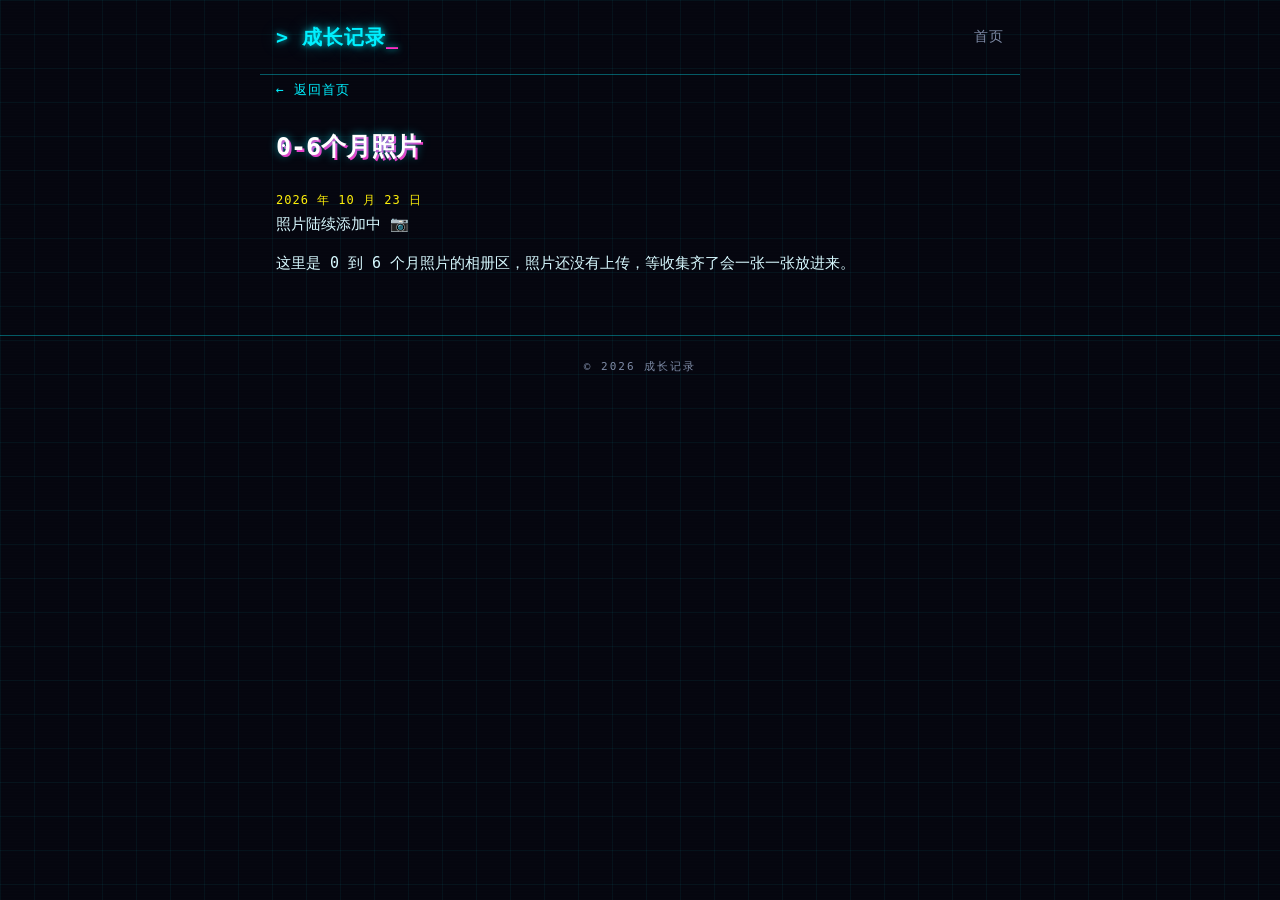
==== posts/photos-0-6-months.html @ 8f09eea2 "Add photos-0-6-months.html Created a new HTML page for 0-6 months photo album." ====
<!DOCTYPE html>
<html lang="zh-CN">
<head>
<meta charset="UTF-8">
<meta name="viewport" content="width=device-width, initial-scale=1.0">
<title>0-6个月照片 · 成长记录</title>
<link rel="stylesheet" href="../style.css">
</head>
<body>
<div class="scanlines"></div>
<header class="site-header">
<a class="logo" href="../index.html">&gt; 成长记录<span class="cursor">_</span></a>
<nav><a href="../index.html">首页</a></nav>
</header>
<main>
<a class="back" href="../index.html">← 返回首页</a>
<article class="post">
<h1>0-6个月照片</h1>
<time datetime="2026-10-23">2026 年 10 月 23 日</time>
<p>照片陆续添加中 📷</p>
<p>这里是 0 到 6 个月照片的相册区，照片还没有上传，等收集齐了会一张一张放进来。</p>
</article>
</main>
<footer><p>© 2026 成长记录</p></footer>
</body>
</html>
---- style.css ----
/* ===== 赛博风 · Cyberpunk ===== */
:root {
  --bg: #05060f;
  --bg-grid: rgba(0, 240, 255, .05);
  --text: #d7f9ff;
  --muted: #7d8aa5;
  --card: rgba(10, 14, 34, .85);
  --border: rgba(0, 240, 255, .35);
  --neon: #00f0ff;      /* 青蓝霓虹 */
  --neon2: #ff2ec4;     /* 品红霓虹 */
  --accent: #fcee0a;    /* 赛博黄 */
  --glow: 0 0 6px rgba(0,240,255,.8), 0 0 18px rgba(0,240,255,.35);
}
body.light {
  --bg: #e8ecf8;
  --bg-grid: rgba(255, 46, 196, .06);
  --text: #12142b;
  --muted: #5a6480;
  --card: rgba(255, 255, 255, .9);
  --border: rgba(255, 46, 196, .4);
  --glow: 0 0 6px rgba(255,46,196,.45);
}
* { box-sizing: border-box; margin: 0; padding: 0; }
body {
  font-family: "JetBrains Mono", "SF Mono", Consolas, "PingFang SC", "Microsoft YaHei", "Noto Sans SC", monospace, sans-serif;
  background:
    linear-gradient(var(--bg-grid) 1px, transparent 1px),
    linear-gradient(90deg, var(--bg-grid) 1px, transparent 1px),
    var(--bg);
  background-size: 34px 34px, 34px 34px, auto;
  color: var(--text);
  line-height: 1.7;
  min-height: 100vh;
}
.scanlines {
  pointer-events: none; position: fixed; inset: 0; z-index: 50;
  background: repeating-linear-gradient(0deg, rgba(255,255,255,.025) 0 1px, transparent 1px 3px);
  mix-blend-mode: overlay;
}
a { color: inherit; text-decoration: none; }
.site-header {
  max-width: 760px; margin: 0 auto; padding: 20px 16px;
  display: flex; justify-content: space-between; align-items: center;
  border-bottom: 1px solid var(--border);
}
.logo {
  font-size: 20px; font-weight: 800; letter-spacing: 1px; color: var(--neon);
  text-shadow: var(--glow);
}
.logo .cursor { color: var(--neon2); animation: blink 1.1s steps(1) infinite; }
@keyframes blink { 50% { opacity: 0; } }
nav { display: flex; gap: 18px; align-items: center; }
nav a { color: var(--muted); font-size: 14px; text-transform: uppercase; letter-spacing: 1px; }
nav a.active, nav a:hover { color: var(--neon); text-shadow: var(--glow); }
#theme-toggle {
  background: transparent; border: 1px solid var(--border); color: var(--text);
  padding: 4px 10px; cursor: pointer; font-size: 14px;
  clip-path: polygon(8px 0, 100% 0, 100% calc(100% - 8px), calc(100% - 8px) 100%, 0 100%, 0 8px);
}
main { max-width: 760px; margin: 0 auto; padding: 0 16px 44px; position: relative; }
.hero { padding: 42px 0 38px; }
.hero-kicker { color: var(--neon2); font-size: 12px; letter-spacing: 3px; margin-bottom: 12px; }
.hero h1 {
  font-size: 46px; font-weight: 900; letter-spacing: 4px; color: #fff;
  text-shadow: 0 0 8px rgba(0,240,255,.9), 0 0 26px rgba(0,240,255,.5), 3px 3px 0 var(--neon2);
}
body.light .hero h1 { color: var(--text); text-shadow: 2px 2px 0 var(--neon), -2px -2px 0 rgba(255,46,196,.5); }
.hero-sub { color: var(--muted); font-size: 15px; margin-top: 12px; }
.section-title {
  font-size: 16px; margin: 30px 0 16px; color: var(--neon); letter-spacing: 2px;
  text-shadow: var(--glow);
}
.post-card {
  background: var(--card); border: 1px solid var(--border); padding: 18px 20px; margin-bottom: 14px;
  clip-path: polygon(0 0, calc(100% - 16px) 0, 100% 16px, 100% 100%, 16px 100%, 0 calc(100% - 16px));
  transition: box-shadow .2s, border-color .2s, transform .2s;
}
.post-card:hover {
  border-color: var(--neon); transform: translateX(4px);
  box-shadow: -4px 0 0 var(--neon2), 0 0 18px rgba(0,240,255,.25);
}
.post-card time { color: var(--accent); font-size: 12px; letter-spacing: 1px; }
.post-card h3 { font-size: 18px; margin: 6px 0; }
.post-card h3 a:hover { color: var(--neon); text-shadow: var(--glow); }
.post-card p { color: var(--muted); font-size: 14px; }
.tag {
  display: inline-block; margin-top: 10px; font-size: 11px; letter-spacing: 1px;
  color: var(--neon2); border: 1px solid var(--neon2); padding: 1px 10px;
  text-shadow: 0 0 6px rgba(255,46,196,.6);
}
.about p { color: var(--muted); font-size: 14px; margin-bottom: 8px; }
.about-note { font-size: 12px; opacity: .75; }
article.post { padding-top: 16px; }
article.post h1 { font-size: 25px; margin: 8px 0 16px; color: #fff; text-shadow: 0 0 10px rgba(0,240,255,.6), 2px 2px 0 var(--neon2); }
body.light article.post h1 { color: var(--text); }
article.post time { color: var(--accent); font-size: 12px; letter-spacing: 1px; }
article.post p { margin-bottom: 14px; font-size: 15px; }
.back { color: var(--neon); font-size: 13px; letter-spacing: 1px; }
footer {
  border-top: 1px solid var(--border); color: var(--muted);
  text-align: center; font-size: 11px; letter-spacing: 2px; padding: 22px 16px;
}
@media (max-width: 520px) { .hero h1 { font-size: 34px; } }
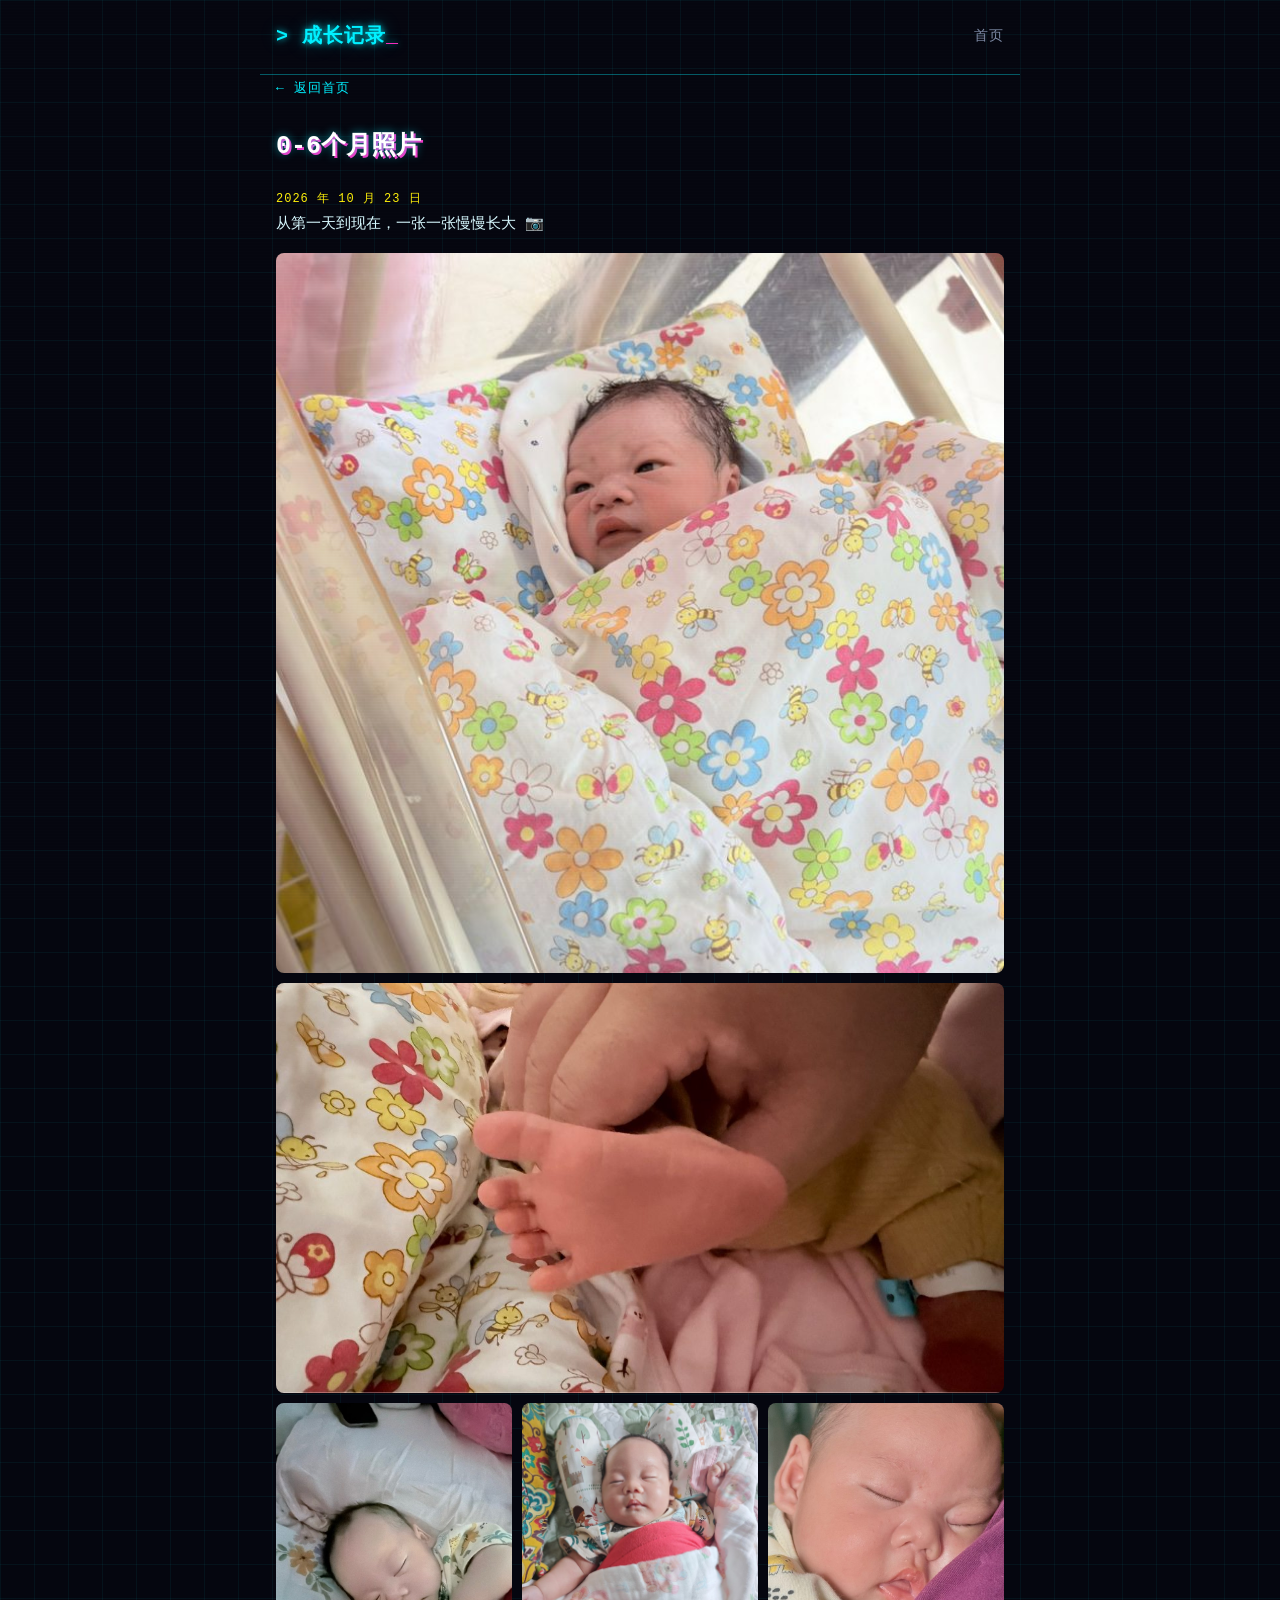
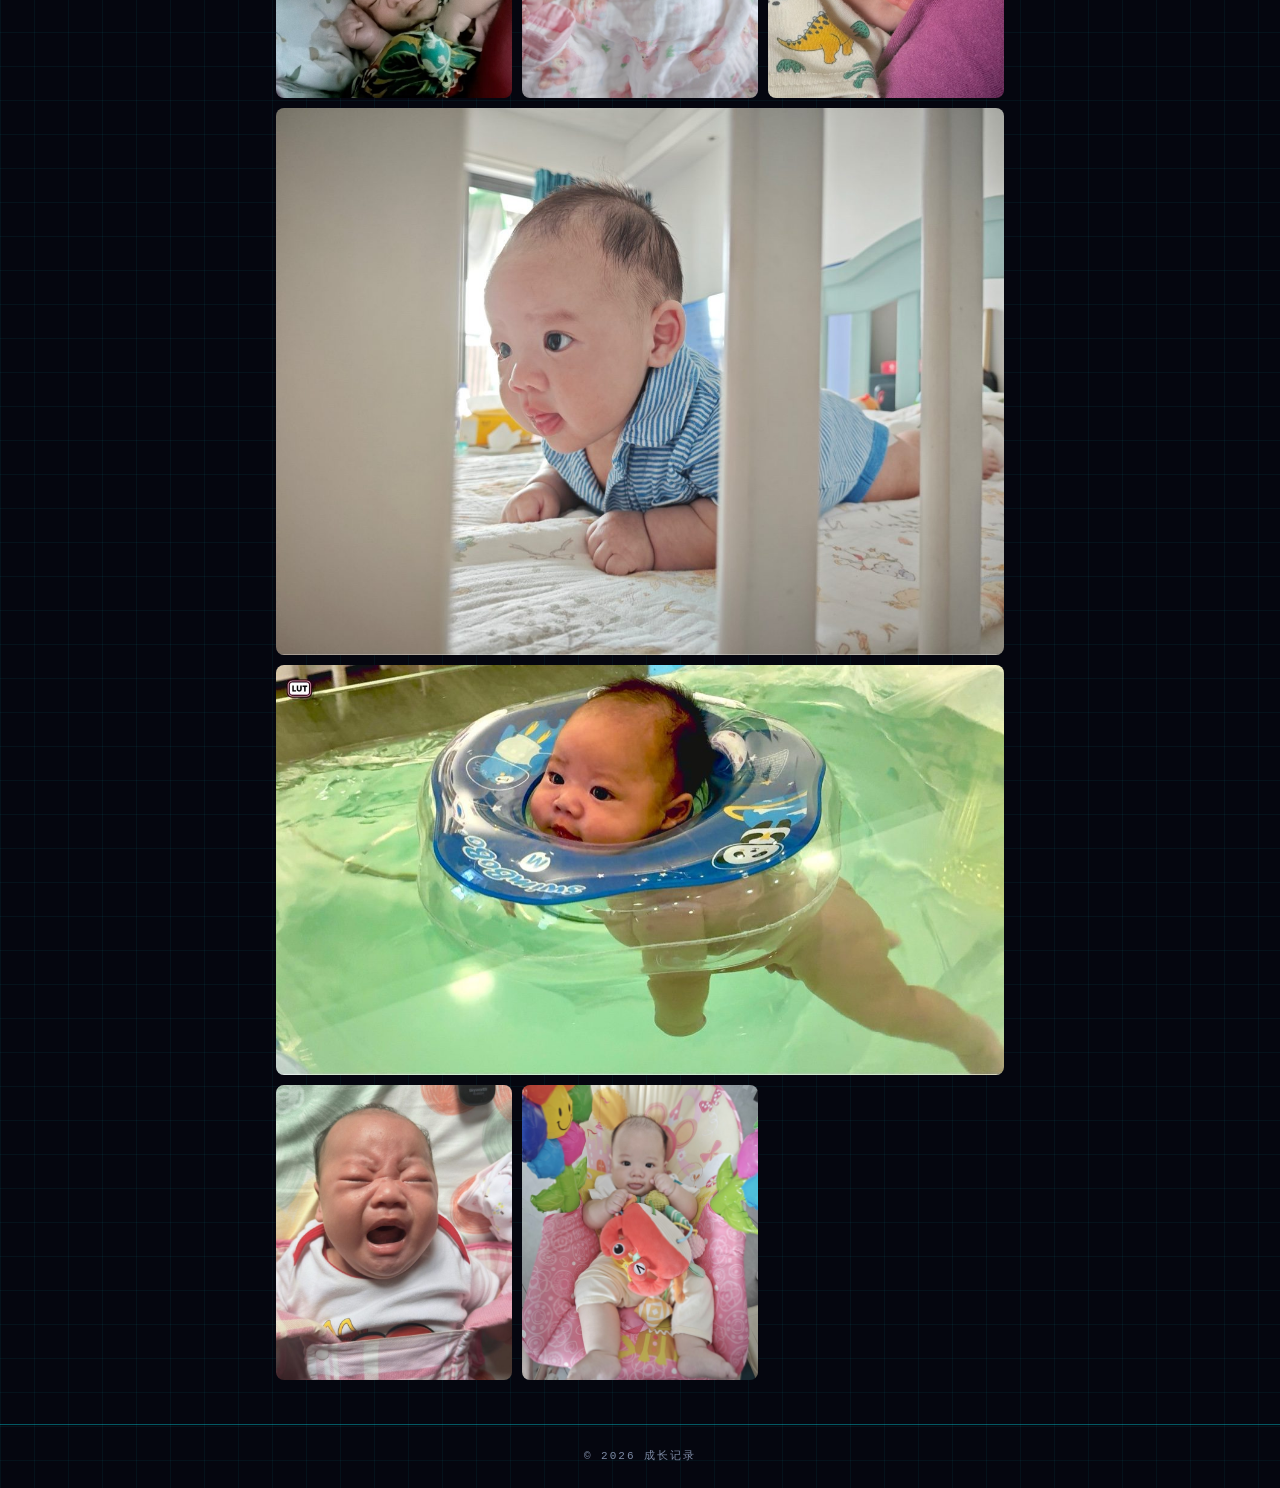
==== commit 2fbd30ab: "Update posts/photos-0-6-months.html: replace with new album page version" ====
--- a/posts/photos-0-6-months.html
+++ b/posts/photos-0-6-months.html
@@ -5,6 +5,15 @@
 <meta name="viewport" content="width=device-width, initial-scale=1.0">
 <title>0-6个月照片 · 成长记录</title>
 <link rel="stylesheet" href="../style.css">
+<style>
+.gallery { display: grid; grid-template-columns: repeat(2, 1fr); gap: 10px; margin-top: 16px; }
+.gallery figure { margin: 0; }
+.gallery img { width: 100%; height: 100%; object-fit: cover; aspect-ratio: 4 / 5; border-radius: 8px; display: block; }
+.gallery img.wide { aspect-ratio: 16 / 10; }
+.gallery .full { grid-column: 1 / -1; }
+.gallery .full img { aspect-ratio: auto; max-height: 80vh; }
+@media (min-width: 768px) { .gallery { grid-template-columns: repeat(3, 1fr); } }
+</style>
 </head>
 <body>
 <div class="scanlines"></div>
@@ -17,8 +26,18 @@
 <article class="post">
 <h1>0-6个月照片</h1>
 <time datetime="2026-10-23">2026 年 10 月 23 日</time>
-<p>照片陆续添加中 📷</p>
-<p>这里是 0 到 6 个月照片的相册区，照片还没有上传，等收集齐了会一张一张放进来。</p>
+<p>从第一天到现在，一张一张慢慢长大 📷</p>
+<div class="gallery">
+<figure class="full"><a href="../images/photo-01.jpg"><img src="../images/photo-01.jpg" alt="出生第一天"></a></figure>
+<figure class="full"><a href="../images/photo-02.jpg"><img class="wide" src="../images/photo-02.jpg" alt="小脚丫"></a></figure>
+<figure><a href="../images/photo-03.jpg"><img src="../images/photo-03.jpg" alt="睡觉"></a></figure>
+<figure><a href="../images/photo-04.jpg"><img src="../images/photo-04.jpg" alt="睡觉"></a></figure>
+<figure><a href="../images/photo-05.jpg"><img src="../images/photo-05.jpg" alt="睡觉特写"></a></figure>
+<figure class="full"><a href="../images/photo-06.jpg"><img class="wide" src="../images/photo-06.jpg" alt="趴着抬头"></a></figure>
+<figure class="full"><a href="../images/photo-07.jpg"><img class="wide" src="../images/photo-07.jpg" alt="游泳"></a></figure>
+<figure><a href="../images/photo-08.jpg"><img src="../images/photo-08.jpg" alt="哭"></a></figure>
+<figure><a href="../images/photo-09.jpg"><img src="../images/photo-09.jpg" alt="玩玩具"></a></figure>
+</div>
 </article>
 </main>
 <footer><p>© 2026 成长记录</p></footer>
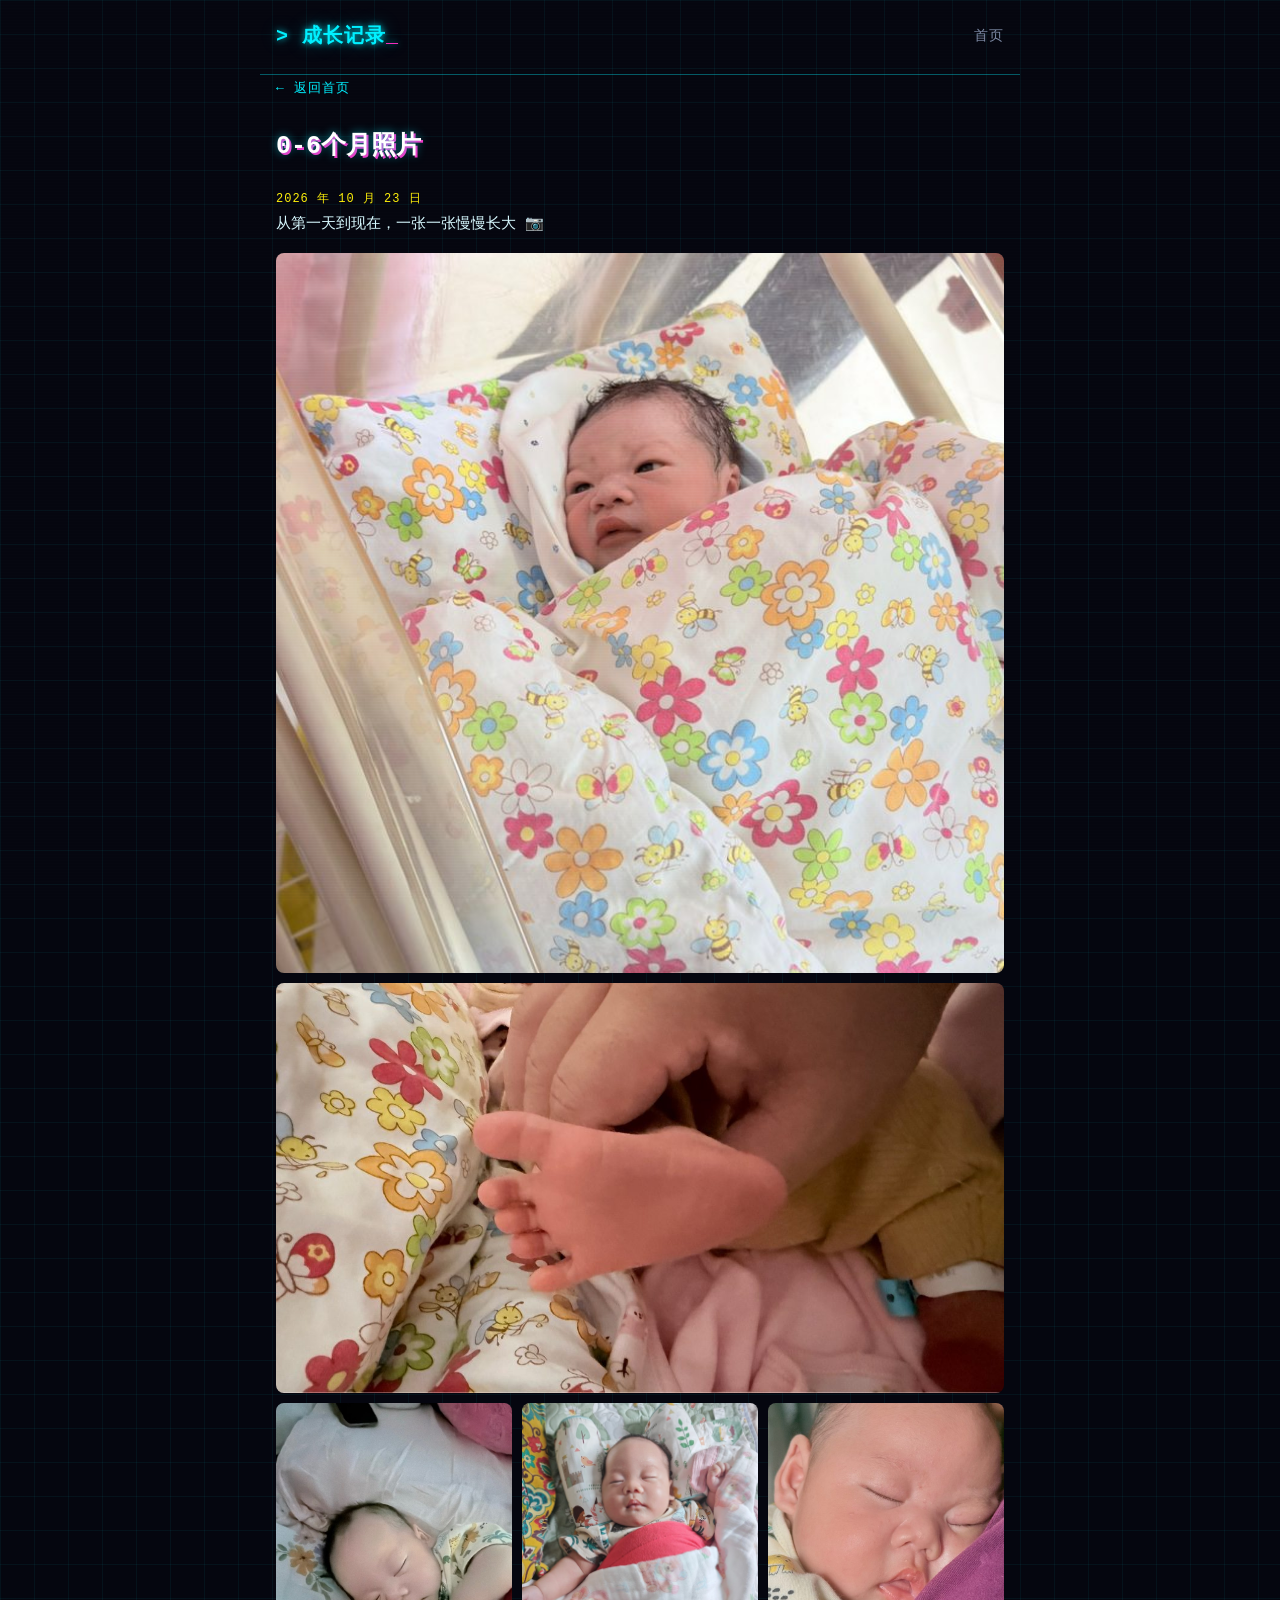
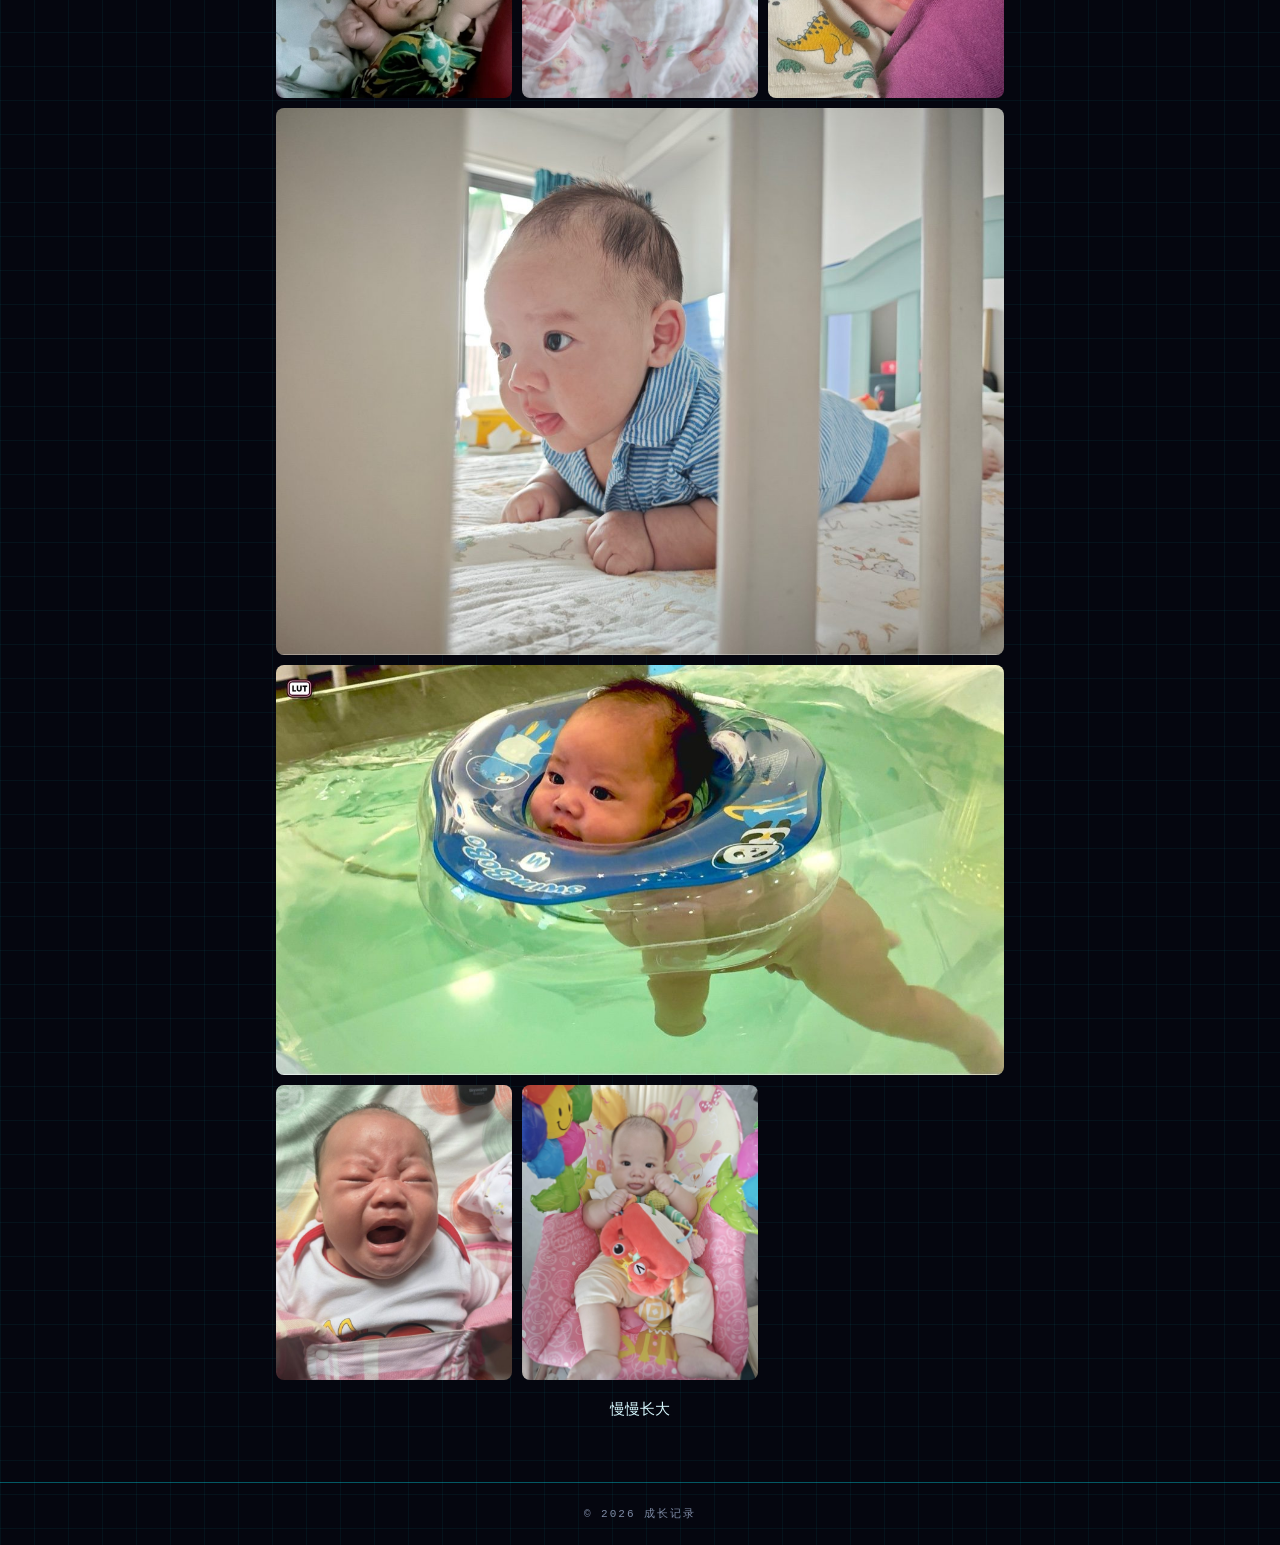
==== commit c6c634d2: "Add centered caption line after gallery in photos-0-6-months.html" ====
--- a/posts/photos-0-6-months.html
+++ b/posts/photos-0-6-months.html
@@ -38,6 +38,7 @@
 <figure><a href="../images/photo-08.jpg"><img src="../images/photo-08.jpg" alt="哭"></a></figure>
 <figure><a href="../images/photo-09.jpg"><img src="../images/photo-09.jpg" alt="玩玩具"></a></figure>
 </div>
+<p style="text-align:center;margin-top:18px;">慢慢长大</p>
 </article>
 </main>
 <footer><p>© 2026 成长记录</p></footer>
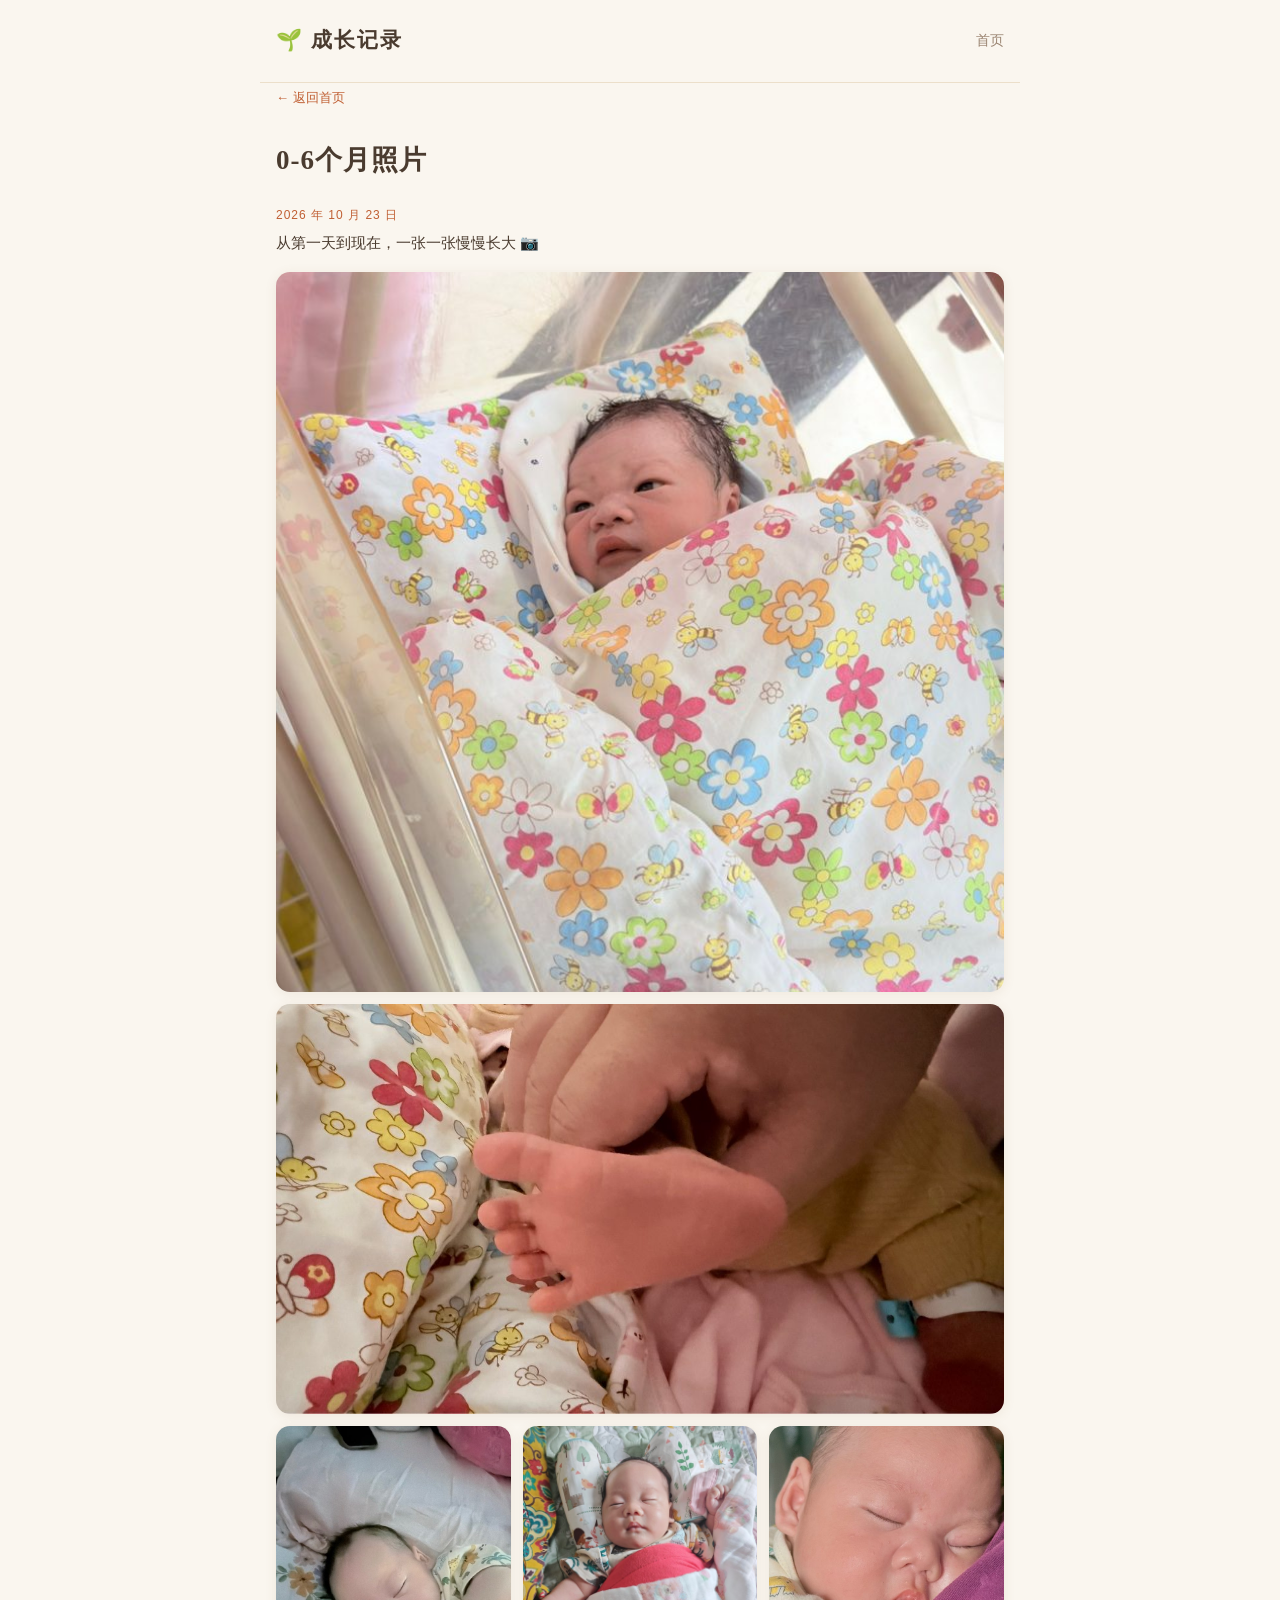
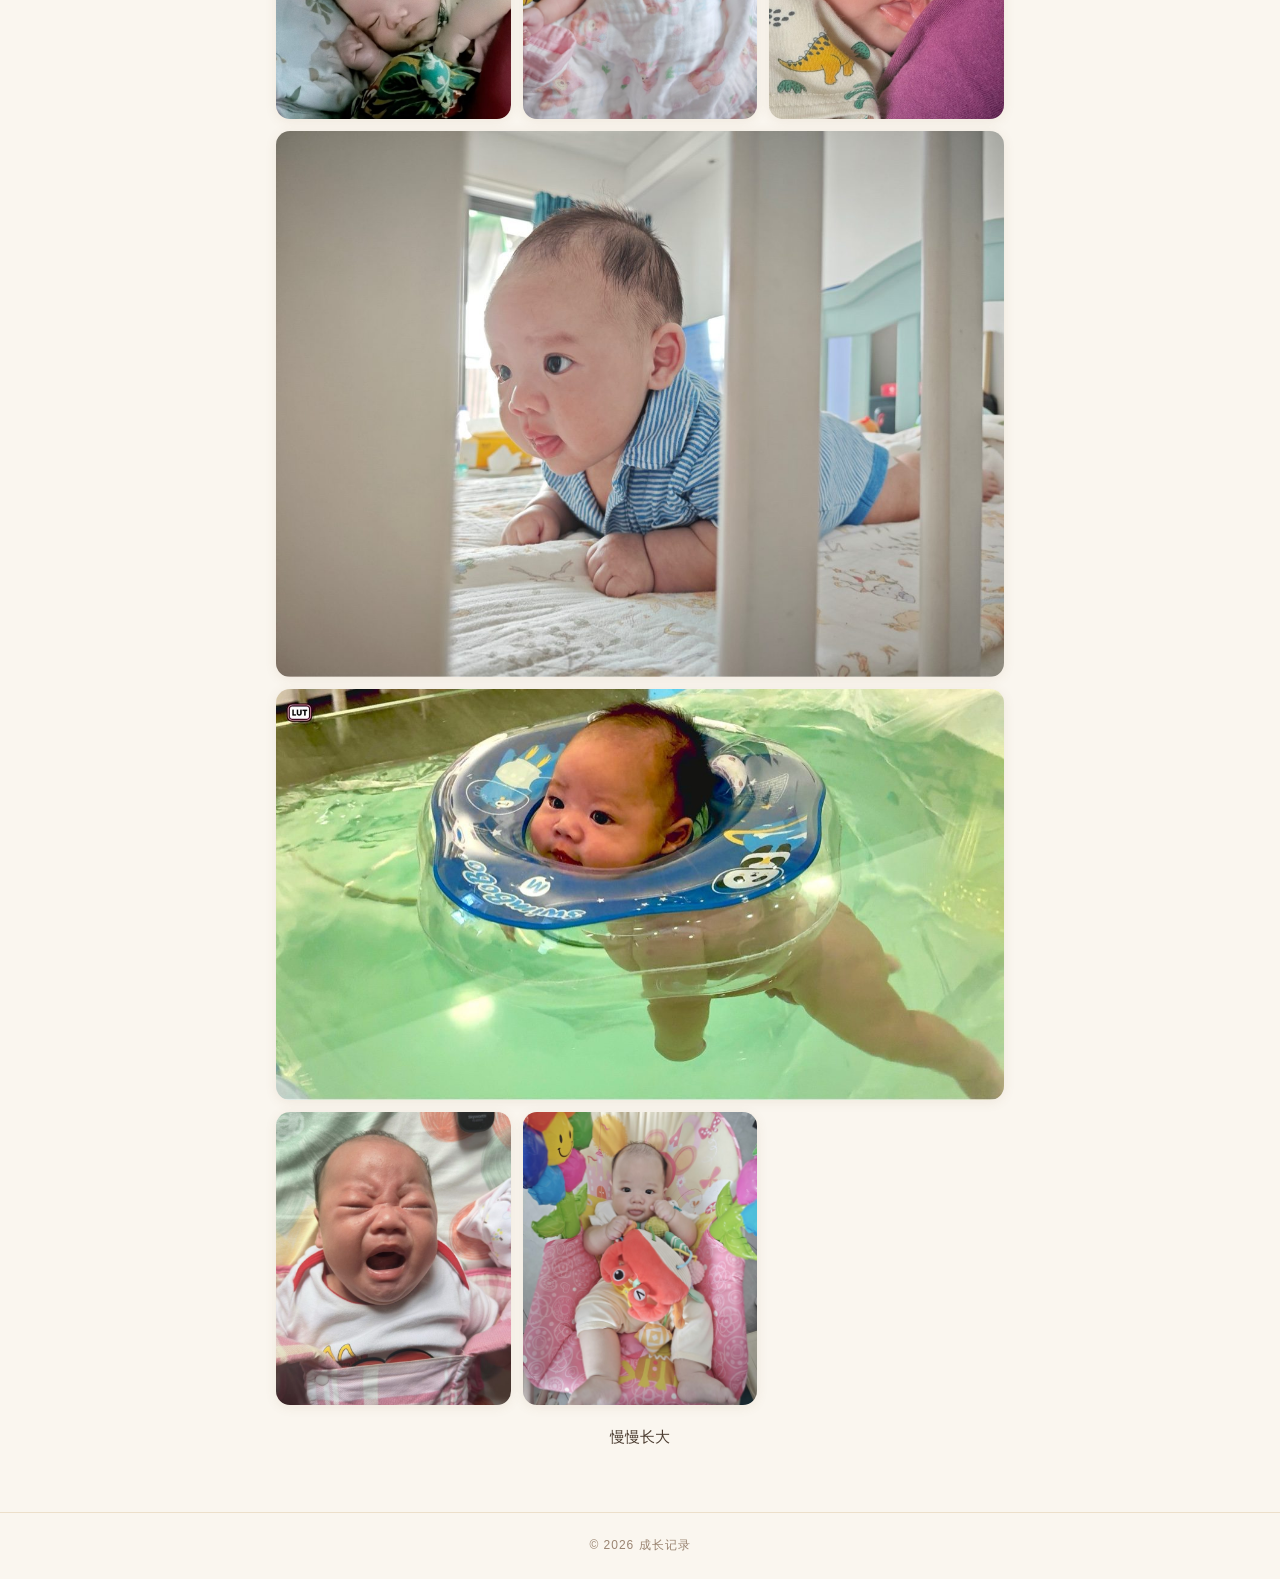
==== commit 5eb2f708: "换风格：赛博朋克改为温馨舒适（暖米白、陶土橘、圆角卡片、柔和阴影）" ====
--- a/posts/photos-0-6-months.html
+++ b/posts/photos-0-6-months.html
@@ -6,9 +6,10 @@
 <title>0-6个月照片 · 成长记录</title>
 <link rel="stylesheet" href="../style.css">
 <style>
-.gallery { display: grid; grid-template-columns: repeat(2, 1fr); gap: 10px; margin-top: 16px; }
-.gallery figure { margin: 0; }
-.gallery img { width: 100%; height: 100%; object-fit: cover; aspect-ratio: 4 / 5; border-radius: 8px; display: block; }
+.gallery { display: grid; grid-template-columns: repeat(2, 1fr); gap: 12px; margin-top: 16px; }
+.gallery figure { margin: 0; border-radius: 14px; overflow: hidden; box-shadow: 0 2px 12px rgba(133, 94, 55, .1); }
+.gallery img { width: 100%; height: 100%; object-fit: cover; aspect-ratio: 4 / 5; display: block; transition: transform .45s ease; }
+.gallery a:hover img { transform: scale(1.03); }
 .gallery img.wide { aspect-ratio: 16 / 10; }
 .gallery .full { grid-column: 1 / -1; }
 .gallery .full img { aspect-ratio: auto; max-height: 80vh; }
@@ -16,9 +17,8 @@
 </style>
 </head>
 <body>
-<div class="scanlines"></div>
 <header class="site-header">
-<a class="logo" href="../index.html">&gt; 成长记录<span class="cursor">_</span></a>
+<a class="logo" href="../index.html">🌱 成长记录</a>
 <nav><a href="../index.html">首页</a></nav>
 </header>
 <main>
--- a/style.css
+++ b/style.css
@@ -1,103 +1,102 @@
-/* ===== 赛博风 · Cyberpunk ===== */
+/* ===== 温馨舒适 · Warm & Cozy ===== */
 :root {
-  --bg: #05060f;
-  --bg-grid: rgba(0, 240, 255, .05);
-  --text: #d7f9ff;
-  --muted: #7d8aa5;
-  --card: rgba(10, 14, 34, .85);
-  --border: rgba(0, 240, 255, .35);
-  --neon: #00f0ff;      /* 青蓝霓虹 */
-  --neon2: #ff2ec4;     /* 品红霓虹 */
-  --accent: #fcee0a;    /* 赛博黄 */
-  --glow: 0 0 6px rgba(0,240,255,.8), 0 0 18px rgba(0,240,255,.35);
+  --bg: #faf6ef;            /* 暖米白 */
+  --surface: #fffdf8;       /* 卡片奶白 */
+  --text: #4a3b2f;          /* 暖棕墨 */
+  --muted: #9a8471;         /* 柔和褐灰 */
+  --border: #ecdfca;        /* 沙色邊線 */
+  --accent: #c05f33;        /* 陶土橘 */
+  --accent-soft: rgba(192, 95, 51, .1);
+  --sage: #77875a;          /* 鼠尾草綠（標籤） */
+  --sage-soft: rgba(119, 135, 90, .12);
+  --shadow: 0 2px 12px rgba(133, 94, 55, .08);
+  --shadow-hover: 0 8px 24px rgba(133, 94, 55, .13);
+  --radius: 18px;
 }
-body.light {
-  --bg: #e8ecf8;
-  --bg-grid: rgba(255, 46, 196, .06);
-  --text: #12142b;
-  --muted: #5a6480;
-  --card: rgba(255, 255, 255, .9);
-  --border: rgba(255, 46, 196, .4);
-  --glow: 0 0 6px rgba(255,46,196,.45);
+body.dark {
+  --bg: #251b14;            /* 深可可 */
+  --surface: #33261c;
+  --text: #f2e7d8;
+  --muted: #bfa78f;
+  --border: #4d3a2a;
+  --accent: #e59a6d;
+  --accent-soft: rgba(229, 154, 109, .14);
+  --sage: #a9bc8a;
+  --sage-soft: rgba(169, 188, 138, .14);
+  --shadow: 0 2px 12px rgba(0, 0, 0, .25);
+  --shadow-hover: 0 8px 24px rgba(0, 0, 0, .35);
 }
 * { box-sizing: border-box; margin: 0; padding: 0; }
 body {
-  font-family: "JetBrains Mono", "SF Mono", Consolas, "PingFang SC", "Microsoft YaHei", "Noto Sans SC", monospace, sans-serif;
-  background:
-    linear-gradient(var(--bg-grid) 1px, transparent 1px),
-    linear-gradient(90deg, var(--bg-grid) 1px, transparent 1px),
-    var(--bg);
-  background-size: 34px 34px, 34px 34px, auto;
+  font-family: "PingFang SC", "Hiragino Sans GB", "Microsoft YaHei", "Noto Sans SC", sans-serif;
+  background: var(--bg);
   color: var(--text);
-  line-height: 1.7;
+  line-height: 1.8;
   min-height: 100vh;
-}
-.scanlines {
-  pointer-events: none; position: fixed; inset: 0; z-index: 50;
-  background: repeating-linear-gradient(0deg, rgba(255,255,255,.025) 0 1px, transparent 1px 3px);
-  mix-blend-mode: overlay;
+  transition: background .3s, color .3s;
 }
 a { color: inherit; text-decoration: none; }
 .site-header {
-  max-width: 760px; margin: 0 auto; padding: 20px 16px;
+  max-width: 760px; margin: 0 auto; padding: 22px 16px;
   display: flex; justify-content: space-between; align-items: center;
   border-bottom: 1px solid var(--border);
 }
 .logo {
-  font-size: 20px; font-weight: 800; letter-spacing: 1px; color: var(--neon);
-  text-shadow: var(--glow);
+  font-family: "Songti SC", "STSong", "Noto Serif SC", serif;
+  font-size: 21px; font-weight: 700; letter-spacing: 2px; color: var(--text);
 }
-.logo .cursor { color: var(--neon2); animation: blink 1.1s steps(1) infinite; }
-@keyframes blink { 50% { opacity: 0; } }
 nav { display: flex; gap: 18px; align-items: center; }
-nav a { color: var(--muted); font-size: 14px; text-transform: uppercase; letter-spacing: 1px; }
-nav a.active, nav a:hover { color: var(--neon); text-shadow: var(--glow); }
+nav a { color: var(--muted); font-size: 14px; transition: color .2s; }
+nav a.active { color: var(--accent); font-weight: 600; }
+nav a:hover { color: var(--accent); }
 #theme-toggle {
-  background: transparent; border: 1px solid var(--border); color: var(--text);
-  padding: 4px 10px; cursor: pointer; font-size: 14px;
-  clip-path: polygon(8px 0, 100% 0, 100% calc(100% - 8px), calc(100% - 8px) 100%, 0 100%, 0 8px);
+  background: var(--surface); border: 1px solid var(--border); color: var(--text);
+  padding: 5px 12px; cursor: pointer; font-size: 14px; border-radius: 999px;
+  box-shadow: var(--shadow); transition: transform .15s, box-shadow .2s;
 }
-main { max-width: 760px; margin: 0 auto; padding: 0 16px 44px; position: relative; }
-.hero { padding: 42px 0 38px; }
-.hero-kicker { color: var(--neon2); font-size: 12px; letter-spacing: 3px; margin-bottom: 12px; }
+#theme-toggle:hover { transform: translateY(-1px); box-shadow: var(--shadow-hover); }
+#theme-toggle:active { transform: translateY(1px); }
+main { max-width: 760px; margin: 0 auto; padding: 0 16px 48px; position: relative; }
+.hero { padding: 48px 0 40px; text-align: center; }
+.hero-kicker { color: var(--accent); font-size: 13px; letter-spacing: 4px; margin-bottom: 14px; }
 .hero h1 {
-  font-size: 46px; font-weight: 900; letter-spacing: 4px; color: #fff;
-  text-shadow: 0 0 8px rgba(0,240,255,.9), 0 0 26px rgba(0,240,255,.5), 3px 3px 0 var(--neon2);
+  font-family: "Songti SC", "STSong", "Noto Serif SC", serif;
+  font-size: 44px; font-weight: 700; letter-spacing: 6px; color: var(--text);
 }
-body.light .hero h1 { color: var(--text); text-shadow: 2px 2px 0 var(--neon), -2px -2px 0 rgba(255,46,196,.5); }
-.hero-sub { color: var(--muted); font-size: 15px; margin-top: 12px; }
+.hero-sub { color: var(--muted); font-size: 15px; margin-top: 14px; }
 .section-title {
-  font-size: 16px; margin: 30px 0 16px; color: var(--neon); letter-spacing: 2px;
-  text-shadow: var(--glow);
+  font-family: "Songti SC", "STSong", "Noto Serif SC", serif;
+  font-size: 19px; font-weight: 700; margin: 34px 0 16px; color: var(--text);
+  letter-spacing: 2px;
 }
 .post-card {
-  background: var(--card); border: 1px solid var(--border); padding: 18px 20px; margin-bottom: 14px;
-  clip-path: polygon(0 0, calc(100% - 16px) 0, 100% 16px, 100% 100%, 16px 100%, 0 calc(100% - 16px));
-  transition: box-shadow .2s, border-color .2s, transform .2s;
+  background: var(--surface); border: 1px solid var(--border); border-radius: var(--radius);
+  padding: 20px 22px; margin-bottom: 14px; box-shadow: var(--shadow);
+  transition: box-shadow .25s, transform .25s;
 }
-.post-card:hover {
-  border-color: var(--neon); transform: translateX(4px);
-  box-shadow: -4px 0 0 var(--neon2), 0 0 18px rgba(0,240,255,.25);
-}
+.post-card:hover { transform: translateY(-2px); box-shadow: var(--shadow-hover); }
 .post-card time { color: var(--accent); font-size: 12px; letter-spacing: 1px; }
 .post-card h3 { font-size: 18px; margin: 6px 0; }
-.post-card h3 a:hover { color: var(--neon); text-shadow: var(--glow); }
+.post-card h3 a { transition: color .2s; }
+.post-card h3 a:hover { color: var(--accent); }
 .post-card p { color: var(--muted); font-size: 14px; }
 .tag {
-  display: inline-block; margin-top: 10px; font-size: 11px; letter-spacing: 1px;
-  color: var(--neon2); border: 1px solid var(--neon2); padding: 1px 10px;
-  text-shadow: 0 0 6px rgba(255,46,196,.6);
+  display: inline-block; margin-top: 10px; font-size: 12px;
+  color: var(--sage); background: var(--sage-soft); padding: 2px 12px; border-radius: 999px;
 }
 .about p { color: var(--muted); font-size: 14px; margin-bottom: 8px; }
 .about-note { font-size: 12px; opacity: .75; }
 article.post { padding-top: 16px; }
-article.post h1 { font-size: 25px; margin: 8px 0 16px; color: #fff; text-shadow: 0 0 10px rgba(0,240,255,.6), 2px 2px 0 var(--neon2); }
-body.light article.post h1 { color: var(--text); }
+article.post h1 {
+  font-family: "Songti SC", "STSong", "Noto Serif SC", serif;
+  font-size: 27px; font-weight: 700; margin: 8px 0 16px; color: var(--text); letter-spacing: 1px;
+}
 article.post time { color: var(--accent); font-size: 12px; letter-spacing: 1px; }
 article.post p { margin-bottom: 14px; font-size: 15px; }
-.back { color: var(--neon); font-size: 13px; letter-spacing: 1px; }
+.back { color: var(--accent); font-size: 13px; }
+.back:hover { text-decoration: underline; }
 footer {
   border-top: 1px solid var(--border); color: var(--muted);
-  text-align: center; font-size: 11px; letter-spacing: 2px; padding: 22px 16px;
+  text-align: center; font-size: 12px; letter-spacing: 1px; padding: 22px 16px;
 }
 @media (max-width: 520px) { .hero h1 { font-size: 34px; } }
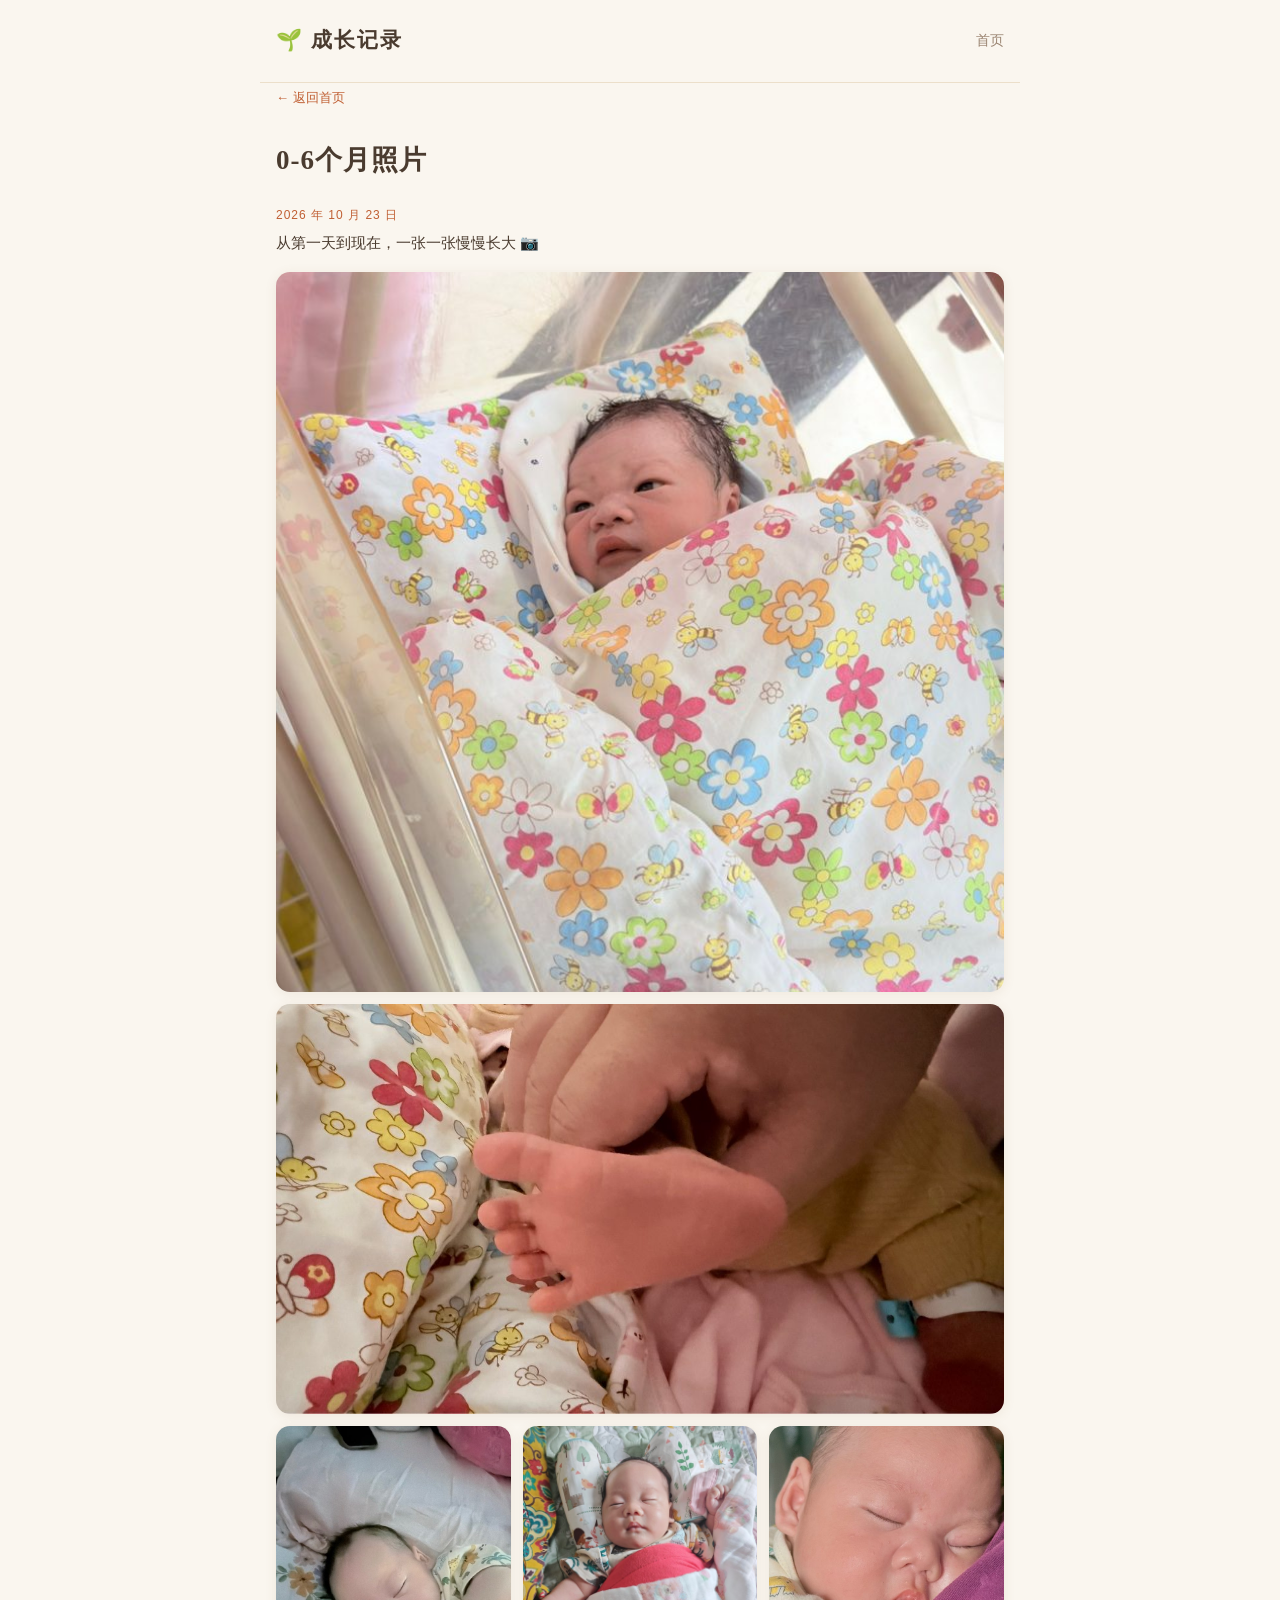
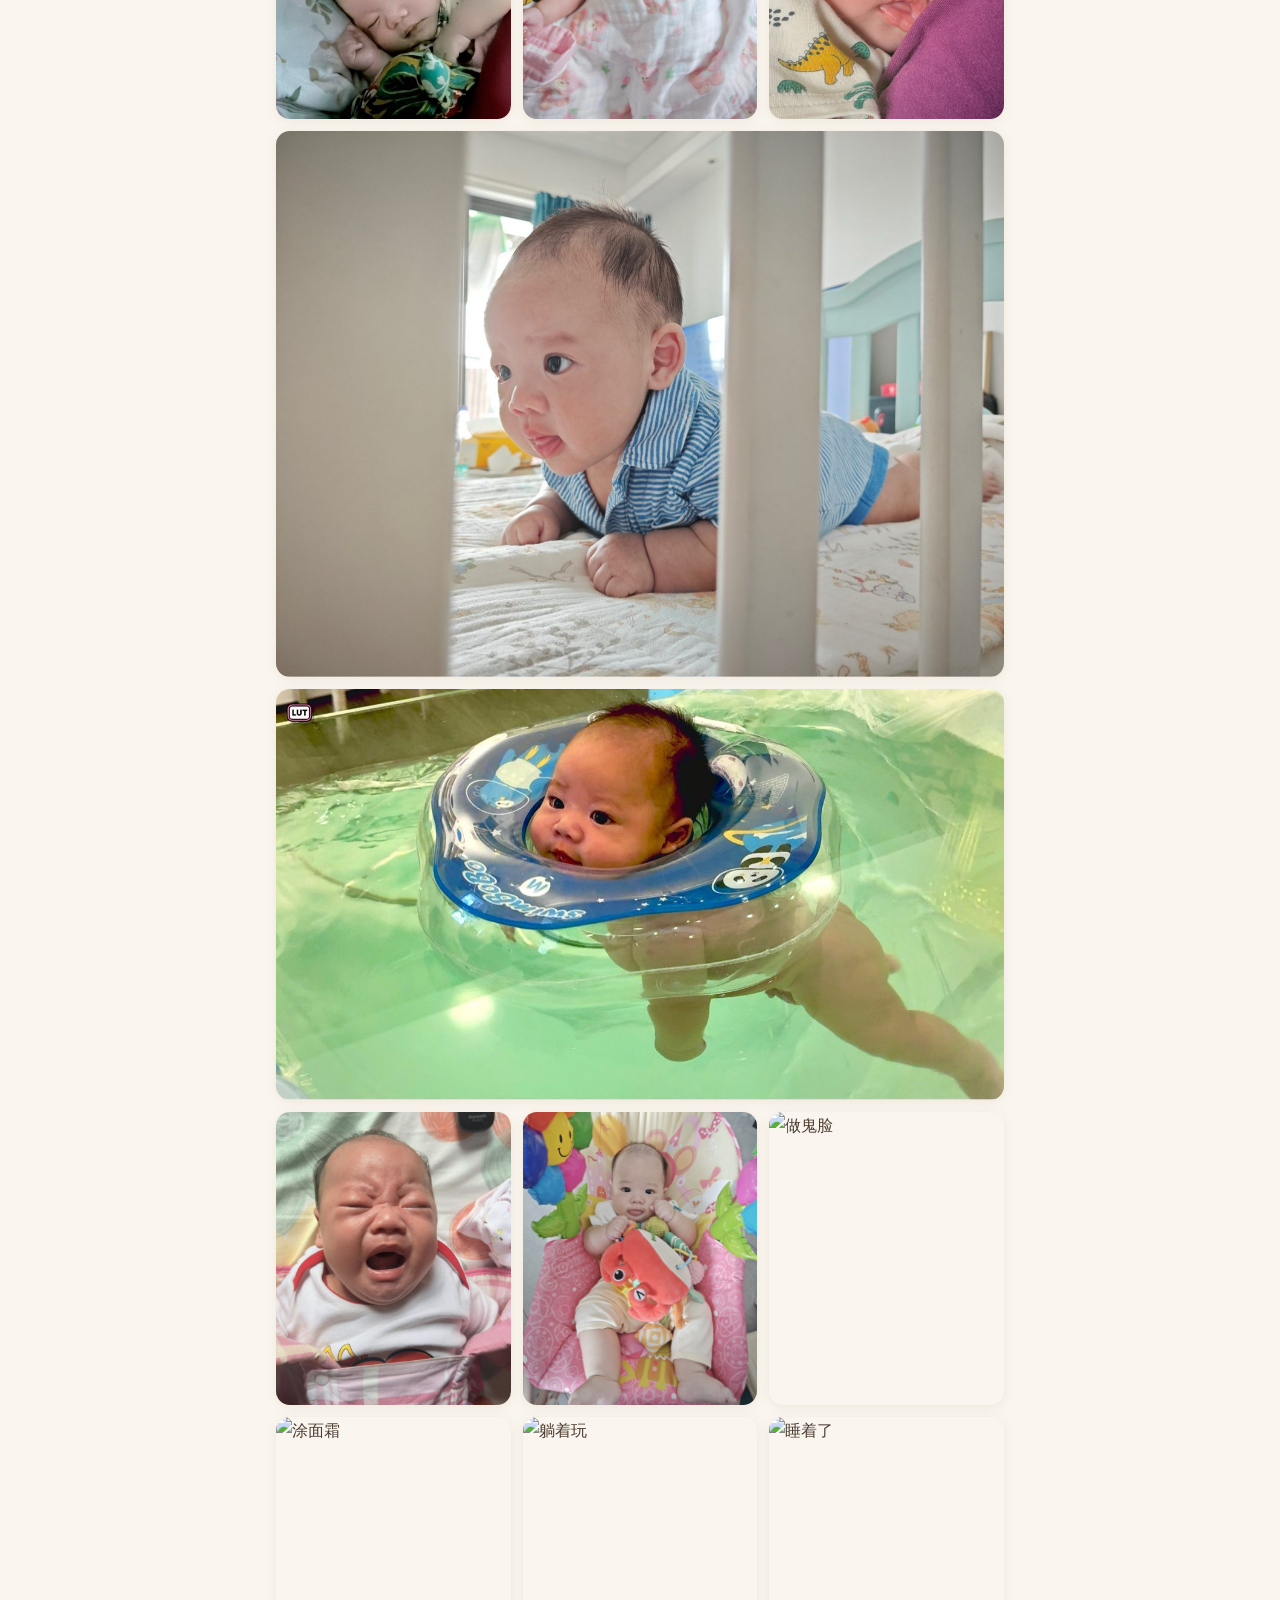
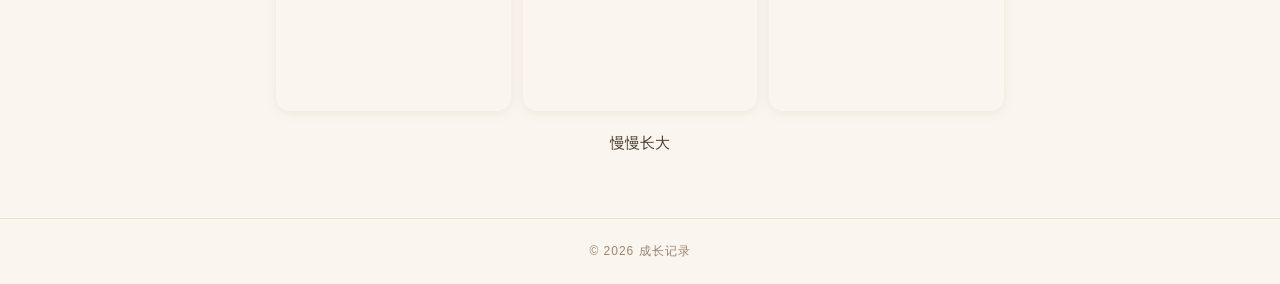
==== commit 25dc9973: "照片墙新增 4 张（photo-10 至 13，已清除 EXIF/GPS 元数据）" ====
--- a/posts/photos-0-6-months.html
+++ b/posts/photos-0-6-months.html
@@ -37,6 +37,10 @@
 <figure class="full"><a href="../images/photo-07.jpg"><img class="wide" src="../images/photo-07.jpg" alt="游泳"></a></figure>
 <figure><a href="../images/photo-08.jpg"><img src="../images/photo-08.jpg" alt="哭"></a></figure>
 <figure><a href="../images/photo-09.jpg"><img src="../images/photo-09.jpg" alt="玩玩具"></a></figure>
+<figure><a href="../images/photo-10.jpg"><img src="../images/photo-10.jpg" alt="做鬼脸"></a></figure>
+<figure><a href="../images/photo-11.jpg"><img src="../images/photo-11.jpg" alt="涂面霜"></a></figure>
+<figure><a href="../images/photo-12.jpg"><img src="../images/photo-12.jpg" alt="躺着玩"></a></figure>
+<figure><a href="../images/photo-13.jpg"><img src="../images/photo-13.jpg" alt="睡着了"></a></figure>
 </div>
 <p style="text-align:center;margin-top:18px;">慢慢长大</p>
 </article>
